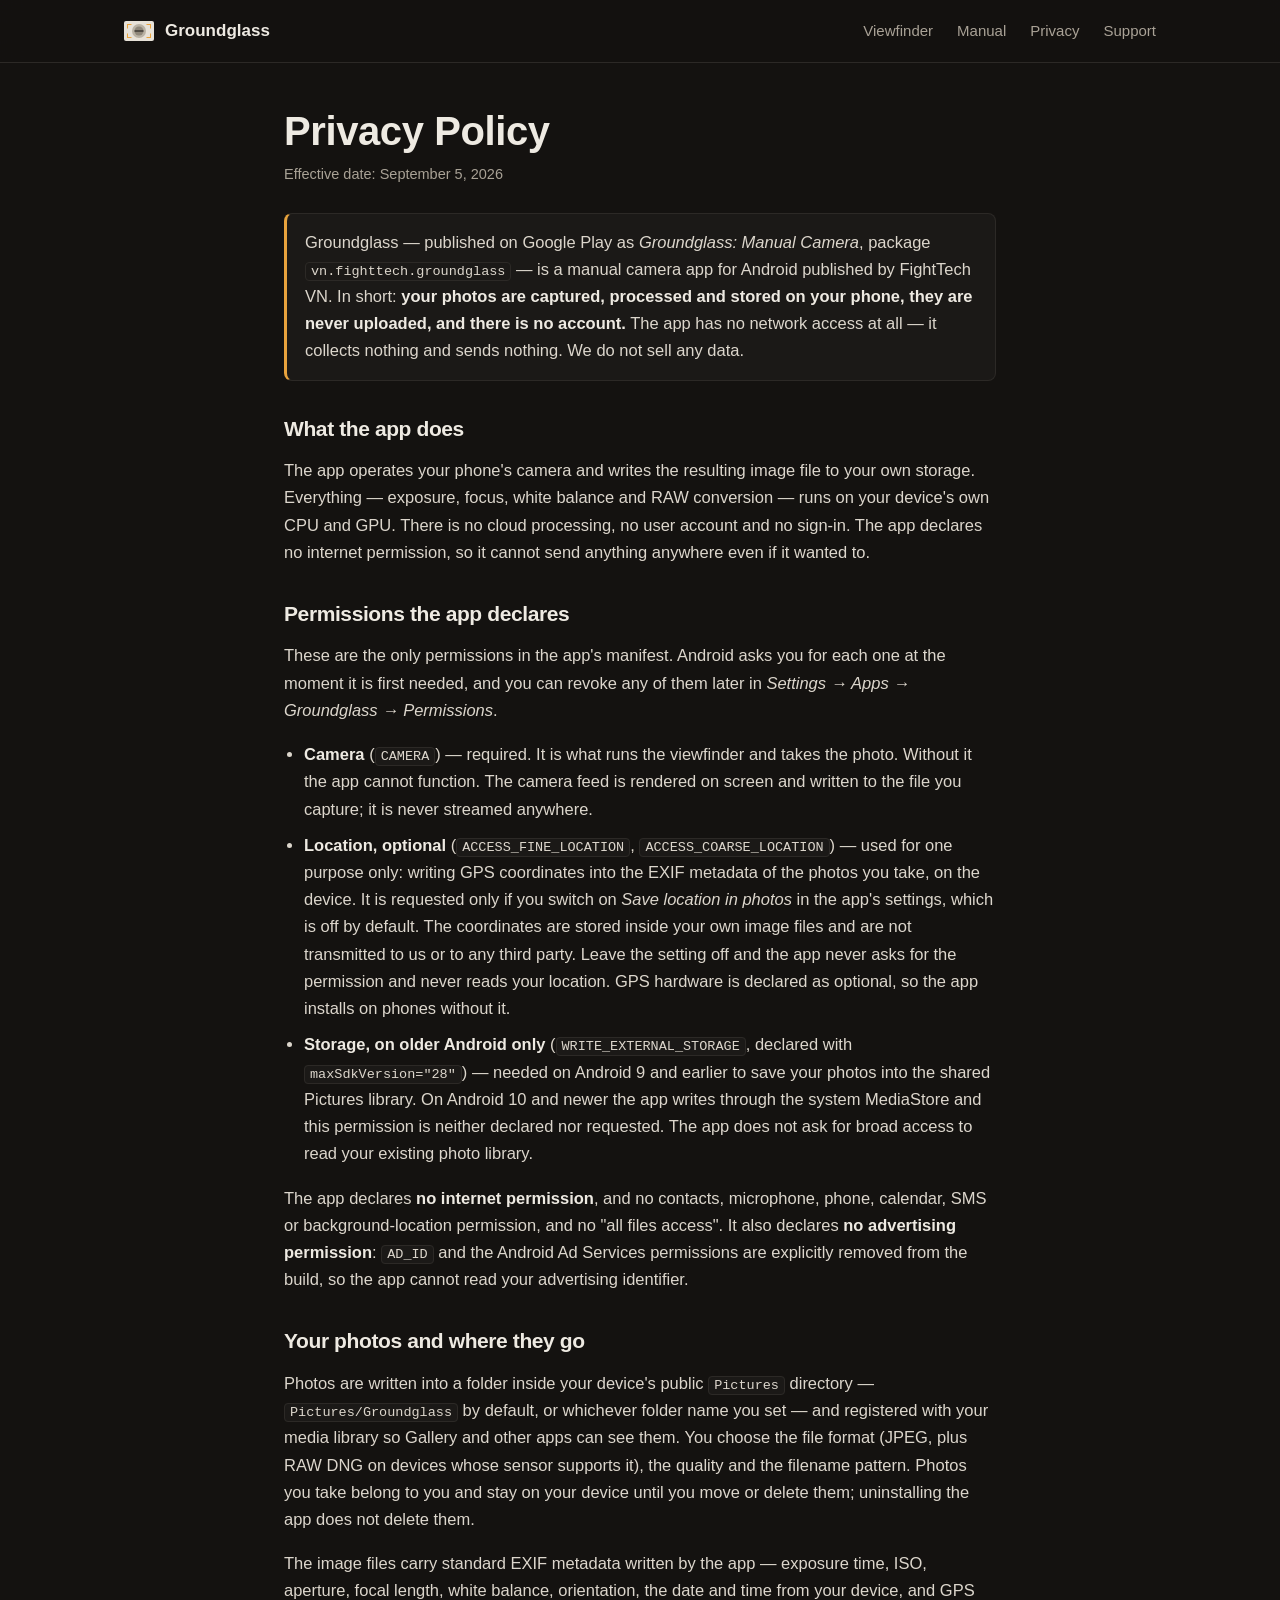
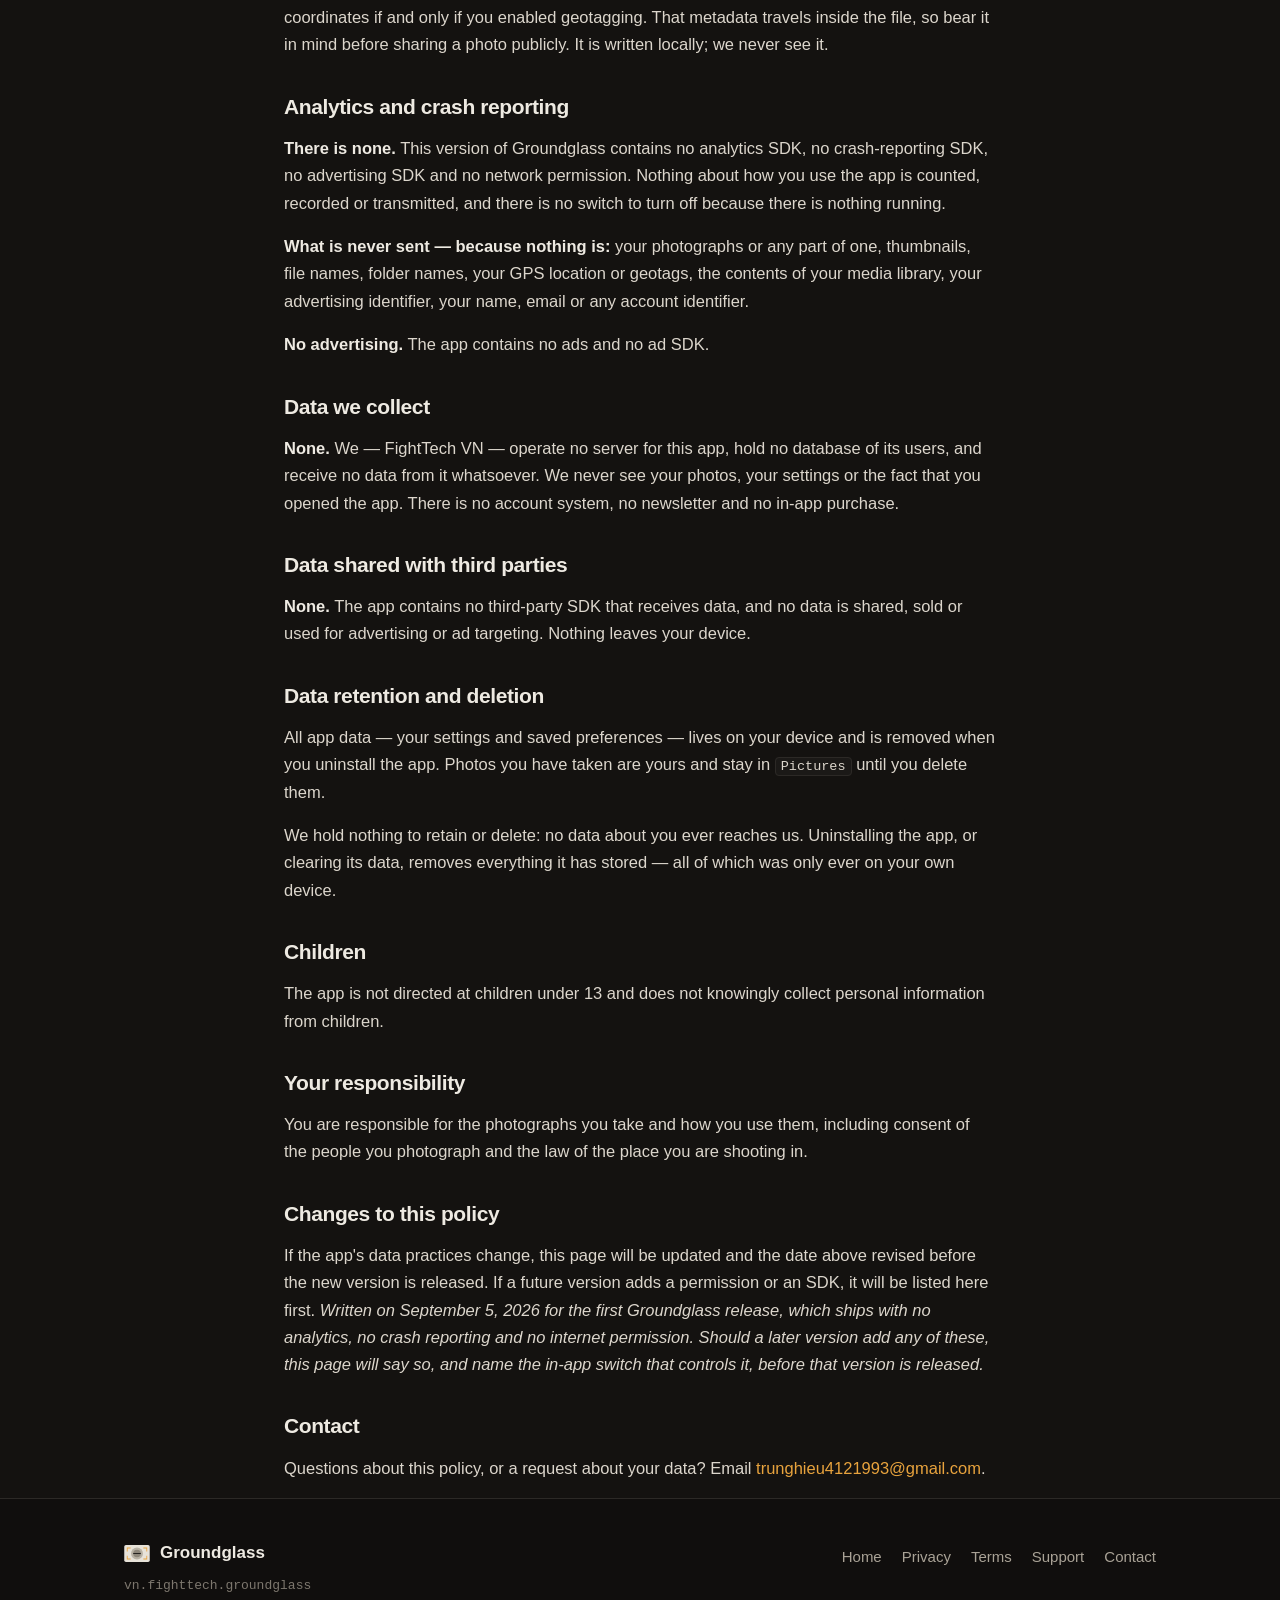
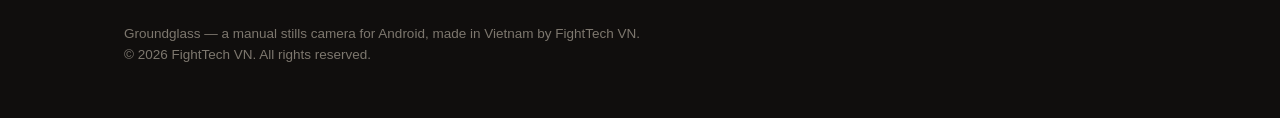
==== privacy.html @ 5270815b "Groundglass site: landing page, privacy policy, terms and support Groundglass moves off the FilCam s" ====
<!DOCTYPE html>
<html lang="en">
<head>
<meta charset="UTF-8">
<meta name="viewport" content="width=device-width, initial-scale=1.0, viewport-fit=cover">
<title>Privacy Policy — Groundglass for Android</title>
<meta name="description" content="Privacy Policy for Groundglass (vn.fighttech.groundglass): what the camera, location and storage permissions are used for, why geotagging stays on your device, and why the app has no internet permission and sends nothing anywhere.">
<link rel="canonical" href="https://trunghieuvn.github.io/groundglass/privacy.html">
<meta name="robots" content="index, follow">
<meta name="theme-color" content="#141210">
<link rel="icon" href="assets/favicon.svg" type="image/svg+xml">
<link rel="apple-touch-icon" href="assets/icon.png">
<meta property="og:type" content="website">
<meta property="og:site_name" content="Groundglass">
<meta property="og:title" content="Privacy Policy — Groundglass for Android">
<meta property="og:description" content="Privacy Policy for Groundglass (vn.fighttech.groundglass): what the camera, location and storage permissions are used for, why geotagging stays on your device, and why the app has no internet permission and sends nothing anywhere.">
<meta property="og:url" content="https://trunghieuvn.github.io/groundglass/privacy.html">
<meta property="og:image" content="https://trunghieuvn.github.io/groundglass/assets/icon.png">
<meta name="twitter:card" content="summary">
<meta name="twitter:title" content="Privacy Policy — Groundglass for Android">
<meta name="twitter:description" content="Privacy Policy for Groundglass (vn.fighttech.groundglass): what the camera, location and storage permissions are used for, why geotagging stays on your device, and why the app has no internet permission and sends nothing anywhere.">
<meta name="twitter:image" content="https://trunghieuvn.github.io/groundglass/assets/icon.png">
<link rel="stylesheet" href="css/style.css">
</head>
<body>

<nav>
  <div class="wrap">
    <a class="brand" href="./">
      <svg viewBox="0 0 60 40" width="30" height="20" aria-hidden="true">
        <rect x="0" y="0" width="60" height="40" rx="4" fill="#E7E2D8"/>
        <circle cx="30" cy="20" r="14" fill="#B9B2A4"/>
        <circle cx="30" cy="20" r="9" fill="#8E877A"/>
        <rect x="21" y="19" width="18" height="2" fill="#141210"/>
        <path d="M6,6 h9 v2 h-7 v7 h-2 z M54,6 h-9 v2 h7 v7 h2 z M6,34 h9 v-2 h-7 v-7 h-2 z M54,34 h-9 v-2 h7 v-7 h2 z" fill="#E8A33D"/>
      </svg>
      Groundglass
    </a>
    <div class="links">
      <a href="index.html#finder" class="hide-sm">Viewfinder</a>
      <a href="index.html#manual" class="hide-sm">Manual</a>
      <a href="privacy.html">Privacy</a>
      <a href="support.html">Support</a>
    </div>
  </div>
</nav>

<main>
<div class="wrap doc">

  <h1>Privacy Policy</h1>
  <p class="upd">Effective date: September 5, 2026</p>

  <p class="callout">Groundglass — published on Google Play as <em>Groundglass: Manual Camera</em>, package <code>vn.fighttech.groundglass</code> — is a manual camera app for Android published by FightTech VN. In short: <strong>your photos are captured, processed and stored on your phone, they are never uploaded, and there is no account.</strong> The app has no network access at all — it collects nothing and sends nothing. We do not sell any data.</p>

  <h2>What the app does</h2>
  <p>The app operates your phone's camera and writes the resulting image file to your own storage. Everything — exposure, focus, white balance and RAW conversion — runs on your device's own CPU and GPU. There is no cloud processing, no user account and no sign-in. The app declares no internet permission, so it cannot send anything anywhere even if it wanted to.</p>

  <h2>Permissions the app declares</h2>
  <p>These are the only permissions in the app's manifest. Android asks you for each one at the moment it is first needed, and you can revoke any of them later in <em>Settings → Apps → Groundglass → Permissions</em>.</p>
  <ul>
    <li><strong>Camera</strong> (<code>CAMERA</code>) — required. It is what runs the viewfinder and takes the photo. Without it the app cannot function. The camera feed is rendered on screen and written to the file you capture; it is never streamed anywhere.</li>
    <li><strong>Location, optional</strong> (<code>ACCESS_FINE_LOCATION</code>, <code>ACCESS_COARSE_LOCATION</code>) — used for one purpose only: writing GPS coordinates into the EXIF metadata of the photos you take, on the device. It is requested only if you switch on <em>Save location in photos</em> in the app's settings, which is off by default. The coordinates are stored inside your own image files and are not transmitted to us or to any third party. Leave the setting off and the app never asks for the permission and never reads your location. GPS hardware is declared as optional, so the app installs on phones without it.</li>
    <li><strong>Storage, on older Android only</strong> (<code>WRITE_EXTERNAL_STORAGE</code>, declared with <code>maxSdkVersion="28"</code>) — needed on Android 9 and earlier to save your photos into the shared Pictures library. On Android 10 and newer the app writes through the system MediaStore and this permission is neither declared nor requested. The app does not ask for broad access to read your existing photo library.</li>
  </ul>
  <p>The app declares <strong>no internet permission</strong>, and no contacts, microphone, phone, calendar, SMS or background-location permission, and no "all files access". It also declares <strong>no advertising permission</strong>: <code>AD_ID</code> and the Android Ad Services permissions are explicitly removed from the build, so the app cannot read your advertising identifier.</p>

  <h2>Your photos and where they go</h2>
  <p>Photos are written into a folder inside your device's public <code>Pictures</code> directory — <code>Pictures/Groundglass</code> by default, or whichever folder name you set — and registered with your media library so Gallery and other apps can see them. You choose the file format (JPEG, plus RAW DNG on devices whose sensor supports it), the quality and the filename pattern. Photos you take belong to you and stay on your device until you move or delete them; uninstalling the app does not delete them.</p>
  <p>The image files carry standard EXIF metadata written by the app — exposure time, ISO, aperture, focal length, white balance, orientation, the date and time from your device, and GPS coordinates if and only if you enabled geotagging. That metadata travels inside the file, so bear it in mind before sharing a photo publicly. It is written locally; we never see it.</p>

  <h2>Analytics and crash reporting</h2>
  <p><strong>There is none.</strong> This version of Groundglass contains no analytics SDK, no crash-reporting SDK, no advertising SDK and no network permission. Nothing about how you use the app is counted, recorded or transmitted, and there is no switch to turn off because there is nothing running.</p>
  <p><strong>What is never sent — because nothing is:</strong> your photographs or any part of one, thumbnails, file names, folder names, your GPS location or geotags, the contents of your media library, your advertising identifier, your name, email or any account identifier.</p>
  <p><strong>No advertising.</strong> The app contains no ads and no ad SDK.</p>

  <h2>Data we collect</h2>
  <p><strong>None.</strong> We — FightTech VN — operate no server for this app, hold no database of its users, and receive no data from it whatsoever. We never see your photos, your settings or the fact that you opened the app. There is no account system, no newsletter and no in-app purchase.</p>

  <h2>Data shared with third parties</h2>
  <p><strong>None.</strong> The app contains no third-party SDK that receives data, and no data is shared, sold or used for advertising or ad targeting. Nothing leaves your device.</p>

  <h2>Data retention and deletion</h2>
  <p>All app data — your settings and saved preferences — lives on your device and is removed when you uninstall the app. Photos you have taken are yours and stay in <code>Pictures</code> until you delete them.</p>
  <p>We hold nothing to retain or delete: no data about you ever reaches us. Uninstalling the app, or clearing its data, removes everything it has stored — all of which was only ever on your own device.</p>

  <h2>Children</h2>
  <p>The app is not directed at children under 13 and does not knowingly collect personal information from children.</p>

  <h2>Your responsibility</h2>
  <p>You are responsible for the photographs you take and how you use them, including consent of the people you photograph and the law of the place you are shooting in.</p>

  <h2>Changes to this policy</h2>
  <p>If the app's data practices change, this page will be updated and the date above revised before the new version is released. If a future version adds a permission or an SDK, it will be listed here first. <em>Written on September 5, 2026 for the first Groundglass release, which ships with no analytics, no crash reporting and no internet permission. Should a later version add any of these, this page will say so, and name the in-app switch that controls it, before that version is released.</em></p>

  <h2>Contact</h2>
  <p>Questions about this policy, or a request about your data? Email <a href="mailto:trunghieu4121993@gmail.com">trunghieu4121993@gmail.com</a>.</p>
</div>
</main>

<footer>
  <div class="wrap">
    <div class="cols">
      <div>
        <div class="brand" style="gap:10px">
          <svg viewBox="0 0 60 40" width="26" height="17" aria-hidden="true">
        <rect x="0" y="0" width="60" height="40" rx="4" fill="#E7E2D8"/>
        <circle cx="30" cy="20" r="14" fill="#B9B2A4"/>
        <circle cx="30" cy="20" r="9" fill="#8E877A"/>
        <rect x="21" y="19" width="18" height="2" fill="#141210"/>
        <path d="M6,6 h9 v2 h-7 v7 h-2 z M54,6 h-9 v2 h7 v7 h2 z M6,34 h9 v-2 h-7 v-7 h-2 z M54,34 h-9 v-2 h7 v-7 h2 z" fill="#E8A33D"/>
      </svg>
          Groundglass
        </div>
        <div class="pkg" style="margin-top:8px">vn.fighttech.groundglass</div>
      </div>
      <div class="links">
        <a href="./">Home</a>
        <a href="privacy.html">Privacy</a>
        <a href="terms.html">Terms</a>
        <a href="support.html">Support</a>
        <a href="mailto:trunghieu4121993@gmail.com">Contact</a>
      </div>
    </div>
    <p class="fine">Groundglass — a manual stills camera for Android, made in Vietnam by FightTech VN.<br>
    &copy; 2026 FightTech VN. All rights reserved.</p>
  </div>
</footer>

<script src="js/main.js"></script>
</body>
</html>
---- css/style.css ----
/* Groundglass — trunghieuvn.github.io/groundglass
   Its own sheet on purpose. Groundglass ships under a different developer
   account from the FilCam pages at /filmode-camera/, and the two listings must
   not read as re-skins of each other (docs/DSLR_MARKET_RESEARCH.md 6.3), so
   nothing here is copied from that site: the palette is the app's own —
   ink, frosted paper and the amber of the bright-line frame. */

:root {
  color-scheme: dark;
  --ink:    #141210;
  --ink-2:  #100e0d;
  --panel:  #1b1917;
  --panel-2:#221f1c;
  --paper:  #EEEAE2;
  --body:   #DCD6CC;
  --muted:  #A9A296;
  --amber:  #E8A33D;
  --amber-d:#c0821f;
  --rule:   #2c2926;
  --mono: ui-monospace, SFMono-Regular, "SF Mono", Menlo, Consolas, monospace;
  --sans: -apple-system, BlinkMacSystemFont, "Segoe UI", Roboto, Helvetica, Arial, sans-serif;
  --wrap: 1080px;
}

* { box-sizing: border-box; }
html { scroll-behavior: smooth; }
body {
  margin: 0;
  background: var(--ink);
  color: var(--body);
  font: 17px/1.65 var(--sans);
  -webkit-font-smoothing: antialiased;
  text-rendering: optimizeLegibility;
}
img { max-width: 100%; display: block; }
a { color: var(--amber); text-decoration: none; }
a:hover { color: #f3b45a; }
.wrap { max-width: var(--wrap); margin: 0 auto; padding: 0 24px; }
.center { text-align: center; }

/* ---------- type ---------- */
h1, h2, h3 { color: var(--paper); letter-spacing: -.4px; line-height: 1.14; margin: 0; }
h1 { font-size: clamp(38px, 6.2vw, 62px); }
h2 { font-size: clamp(27px, 3.6vw, 38px); }
h3 { font-size: 18px; letter-spacing: -.1px; }
.accent { color: var(--amber); }
.lede { font-size: clamp(17px, 2vw, 20px); color: var(--muted); max-width: 62ch; }
.eyebrow {
  font: 600 12px/1 var(--mono); letter-spacing: 2.4px; text-transform: uppercase;
  color: var(--amber); margin: 0 0 18px;
}
code, .mono { font-family: var(--mono); font-size: .88em; }

/* ---------- nav ---------- */
nav {
  position: sticky; top: 0; z-index: 40;
  background: rgba(20,18,16,.88);
  backdrop-filter: saturate(150%) blur(12px);
  border-bottom: 1px solid var(--rule);
}
nav .wrap { display: flex; align-items: center; gap: 26px; height: 62px; }
.brand { display: flex; align-items: center; gap: 11px; color: var(--paper); font-weight: 600; }
.brand svg { display: block; flex: none; }
nav .links { margin-left: auto; display: flex; align-items: center; gap: 24px; }
nav .links a { color: var(--muted); font-size: 15px; }
nav .links a:hover { color: var(--paper); }
@media (max-width: 720px) { nav .links a.hide-sm { display: none; } }

/* ---------- buttons ---------- */
.btn {
  display: inline-flex; align-items: center; gap: 9px;
  padding: 13px 22px; border-radius: 9px; font-weight: 600; font-size: 15.5px;
  border: 1px solid transparent; white-space: nowrap;
}
.btn-primary { background: var(--amber); color: #171410; }
.btn-primary:hover { background: #f3b45a; color: #171410; }
.btn-ghost { border-color: var(--rule); color: var(--paper); background: var(--panel); }
.btn-ghost:hover { border-color: #4a453f; color: var(--paper); }
.btn-row { display: flex; flex-wrap: wrap; gap: 12px; align-items: center; }

/* ---------- hero ---------- */
.hero { position: relative; overflow: hidden; border-bottom: 1px solid var(--rule); }
.hero::before {
  content: ""; position: absolute; inset: -30% 40% 20% -25%;
  background: radial-gradient(closest-side, rgba(232,163,61,.16), transparent 72%);
  pointer-events: none;
}
.hero .wrap {
  position: relative; display: grid; grid-template-columns: 1.05fr .95fr;
  gap: 54px; align-items: center; padding-top: 60px; padding-bottom: 62px;
}
.hero p.lede { margin: 20px 0 30px; }
.hero .btn-row { margin-bottom: 22px; }
.hero .fineprint { color: var(--muted); font-size: 14.5px; margin: 0; }
.shot-hero {
  border: 1px solid var(--rule); border-radius: 22px; overflow: hidden;
  box-shadow: 0 34px 70px rgba(0,0,0,.55); background: var(--panel);
  max-width: 264px; margin: 0 auto;   /* a 720x1600 phone shot is 587px tall here;
                                         wider and the hero grows past one screen */
}
@media (max-width: 860px) {
  .hero .wrap { grid-template-columns: 1fr; gap: 40px; padding-top: 54px; padding-bottom: 58px; }
  .shot-hero { max-width: 260px; }
}

/* ---------- sections ---------- */
section { padding: 86px 0; }
.bordered { border-bottom: 1px solid var(--rule); }
.section-head { max-width: 66ch; margin-bottom: 44px; }
.section-head p { margin: 14px 0 0; }
@media (max-width: 720px) { section { padding: 60px 0; } }

/* ---------- screenshot rail ---------- */
.rail { display: grid; grid-template-columns: repeat(4, 1fr); gap: 20px; }
.rail figure { margin: 0; }
.rail img {
  border: 1px solid var(--rule); border-radius: 16px; cursor: zoom-in;
  background: var(--panel); transition: transform .25s ease, border-color .25s ease;
}
.rail img:hover { transform: translateY(-4px); border-color: #4a453f; }
.rail figcaption { color: var(--muted); font-size: 14px; margin-top: 12px; }
@media (max-width: 860px) { .rail { grid-template-columns: repeat(2, 1fr); } }

/* ---------- feature grid ---------- */
.grid { display: grid; grid-template-columns: repeat(3, 1fr); gap: 18px; }
.card {
  background: var(--panel); border: 1px solid var(--rule); border-radius: 14px;
  padding: 24px 22px 26px;
}
.card h3 { margin-bottom: 9px; }
.card p { margin: 0; font-size: 15.5px; color: var(--muted); }
.card ul { margin: 10px 0 0; padding-left: 18px; font-size: 15.5px; color: var(--muted); }
.card li { margin: 5px 0; }
.card .num { font: 600 12px/1 var(--mono); color: var(--amber); letter-spacing: 1.6px; }
@media (max-width: 900px) { .grid { grid-template-columns: repeat(2, 1fr); } }
@media (max-width: 620px) { .grid { grid-template-columns: 1fr; } }

/* ---------- spec table ---------- */
.spec { width: 100%; border-collapse: collapse; font-size: 15.5px; }
.spec th, .spec td { text-align: left; padding: 13px 14px; border-bottom: 1px solid var(--rule); vertical-align: top; }
.spec th { color: var(--paper); font-weight: 600; width: 34%; }
.spec td { color: var(--muted); }
.spec tr:last-child th, .spec tr:last-child td { border-bottom: 0; }
.spec-wrap { border: 1px solid var(--rule); border-radius: 14px; overflow: hidden; background: var(--panel); }

/* ---------- privacy band ---------- */
.band { background: var(--panel-2); border-top: 1px solid var(--rule); border-bottom: 1px solid var(--rule); }
.band .cols { display: grid; grid-template-columns: repeat(3, 1fr); gap: 18px; margin-top: 34px; }
.band .cols div { border-left: 2px solid var(--amber); padding-left: 16px; }
.band .cols strong { display: block; color: var(--paper); margin-bottom: 4px; }
.band .cols p { margin: 0; font-size: 15.5px; color: var(--muted); }
@media (max-width: 720px) { .band .cols { grid-template-columns: 1fr; } }

/* ---------- faq ---------- */
.faq { max-width: 780px; }
.faq details { border-bottom: 1px solid var(--rule); padding: 6px 0; }
.faq summary {
  cursor: pointer; list-style: none; padding: 16px 32px 16px 0; position: relative;
  color: var(--paper); font-weight: 600; font-size: 17px;
}
.faq summary::-webkit-details-marker { display: none; }
.faq summary::after {
  content: "+"; position: absolute; right: 4px; top: 50%; transform: translateY(-50%);
  color: var(--amber); font-weight: 400; font-size: 21px;
}
.faq details[open] summary::after { content: "\2013"; }
.faq p { margin: 0 0 18px; color: var(--muted); font-size: 15.5px; }

/* ---------- cta ---------- */
.cta { text-align: center; }
.cta .lede { margin: 16px auto 28px; }
.cta .btn-row { justify-content: center; }

/* ---------- footer ---------- */
footer { border-top: 1px solid var(--rule); background: var(--ink-2); padding: 40px 0 52px; }
footer .cols { display: flex; flex-wrap: wrap; gap: 26px 40px; align-items: baseline; }
footer .links { display: flex; flex-wrap: wrap; gap: 20px; margin-left: auto; }
footer a { color: var(--muted); font-size: 15px; }
footer a:hover { color: var(--paper); }
footer .fine { color: #7d776e; font-size: 13.5px; margin: 26px 0 0; line-height: 1.6; }
footer .pkg { color: #7d776e; font-family: var(--mono); font-size: 13px; }

/* ---------- legal pages ---------- */
.doc { max-width: 760px; padding-top: 46px; }
.doc h1 { font-size: clamp(30px, 4.4vw, 40px); }
.doc h2 { font-size: 21px; margin: 36px 0 10px; }
.doc .upd { color: var(--muted); font-size: 14.5px; margin: 8px 0 26px; }
.doc p, .doc li { font-size: 16.5px; }
.doc strong { color: var(--paper); }
.doc ul { padding-left: 20px; }
.doc li { margin: 9px 0; }
.doc code {
  background: var(--panel); border: 1px solid var(--rule);
  border-radius: 4px; padding: 1px 5px; font-size: 13.5px;
}
.doc .callout {
  background: var(--panel); border: 1px solid var(--rule);
  border-left: 3px solid var(--amber); border-radius: 8px; padding: 15px 18px;
}

/* ---------- reveal + lightbox ---------- */
.reveal { opacity: 0; transform: translateY(16px); transition: opacity .6s ease, transform .6s ease; }
.reveal.in { opacity: 1; transform: none; }
@media (prefers-reduced-motion: reduce) {
  html { scroll-behavior: auto; }
  .reveal { opacity: 1; transform: none; transition: none; }
}
#lightbox {
  position: fixed; inset: 0; z-index: 90; display: none;
  background: rgba(10,9,8,.94); align-items: center; justify-content: center; padding: 30px;
  cursor: zoom-out;
}
#lightbox.open { display: flex; }
#lightbox img { max-height: 92vh; width: auto; border-radius: 14px; border: 1px solid var(--rule); }
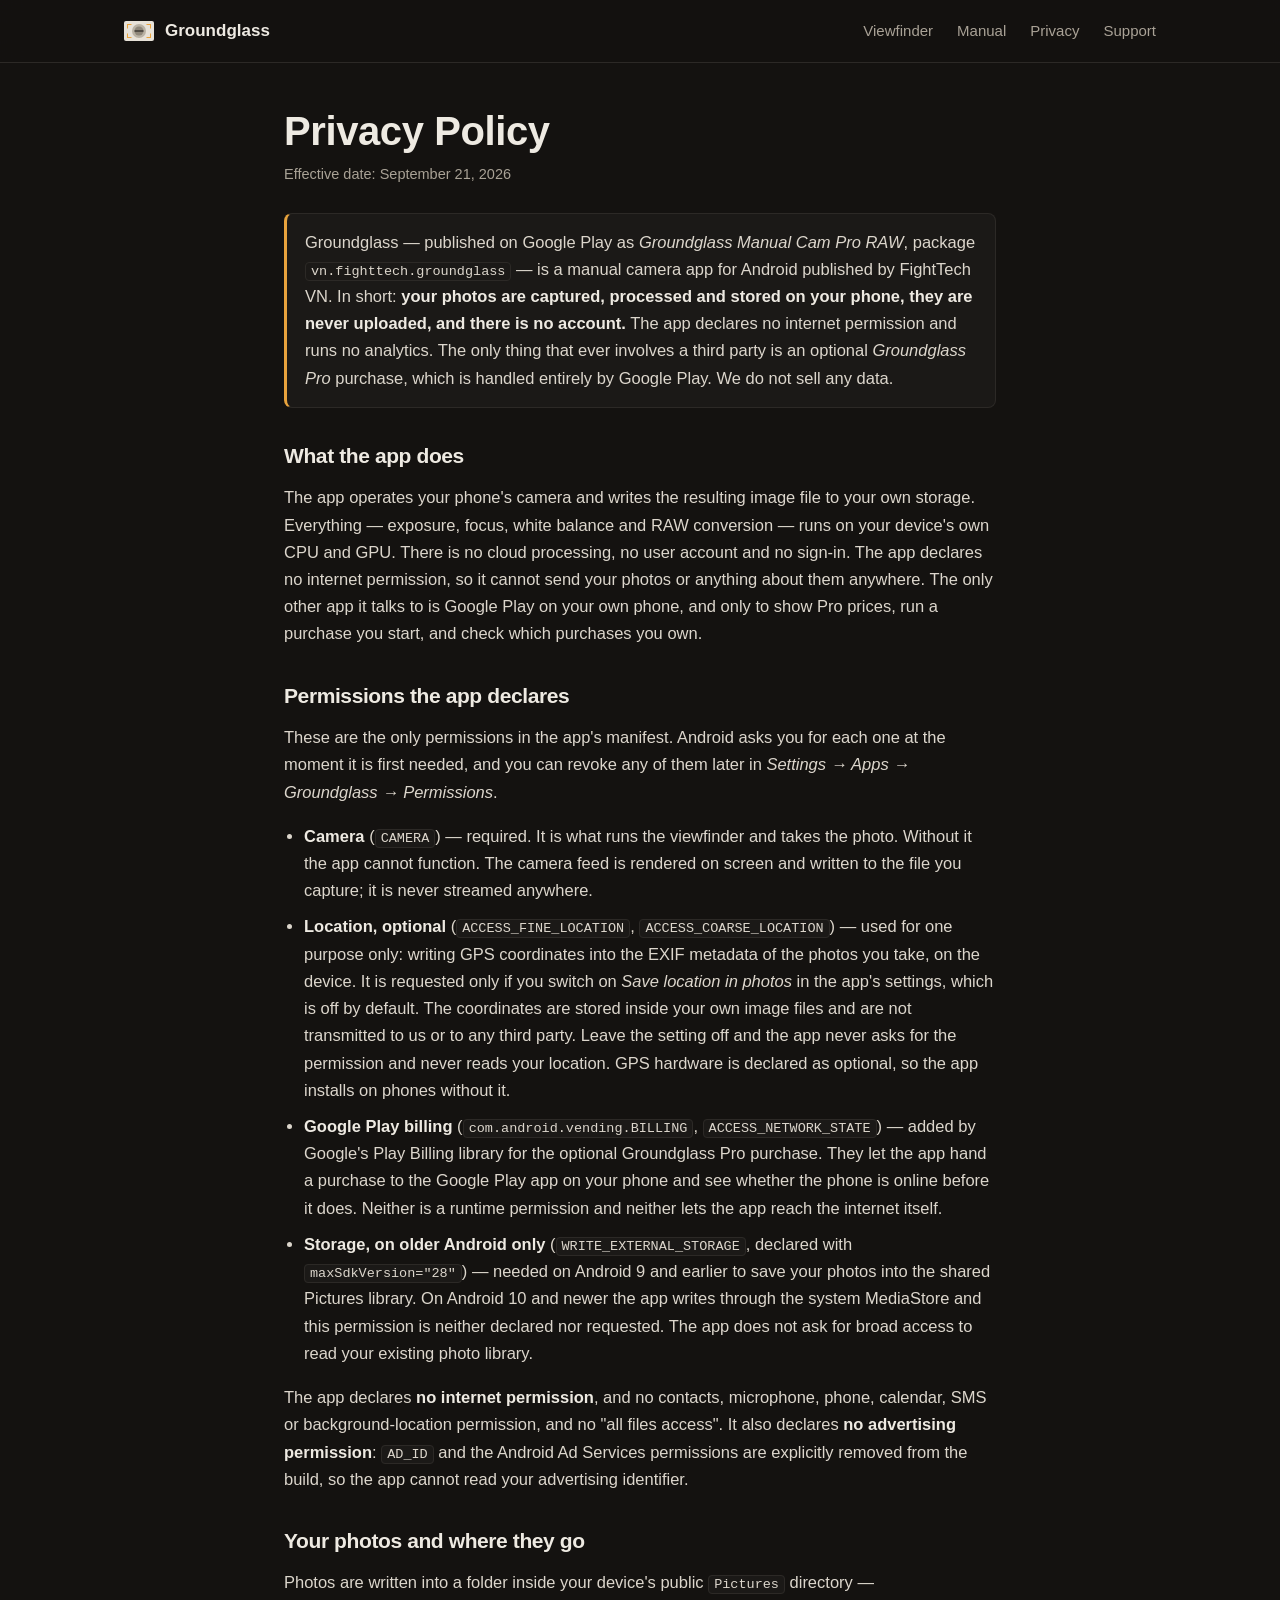
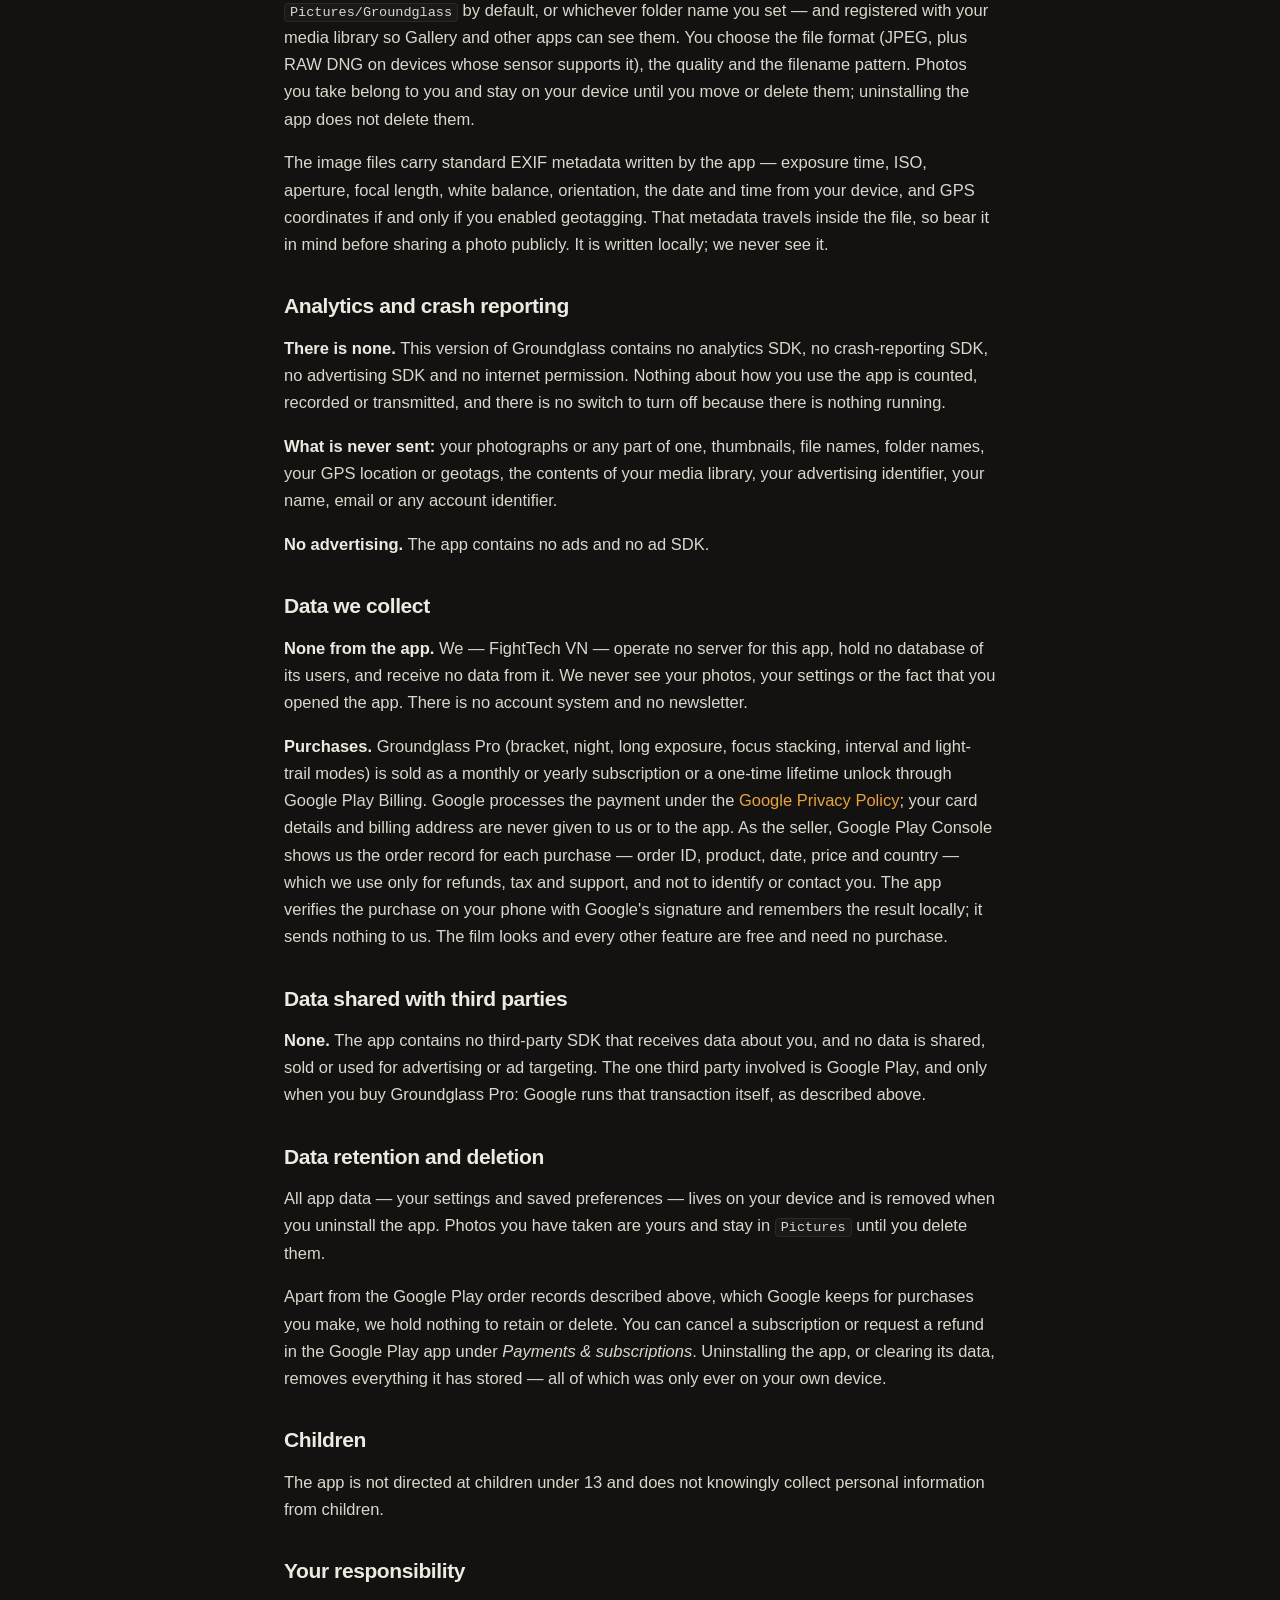
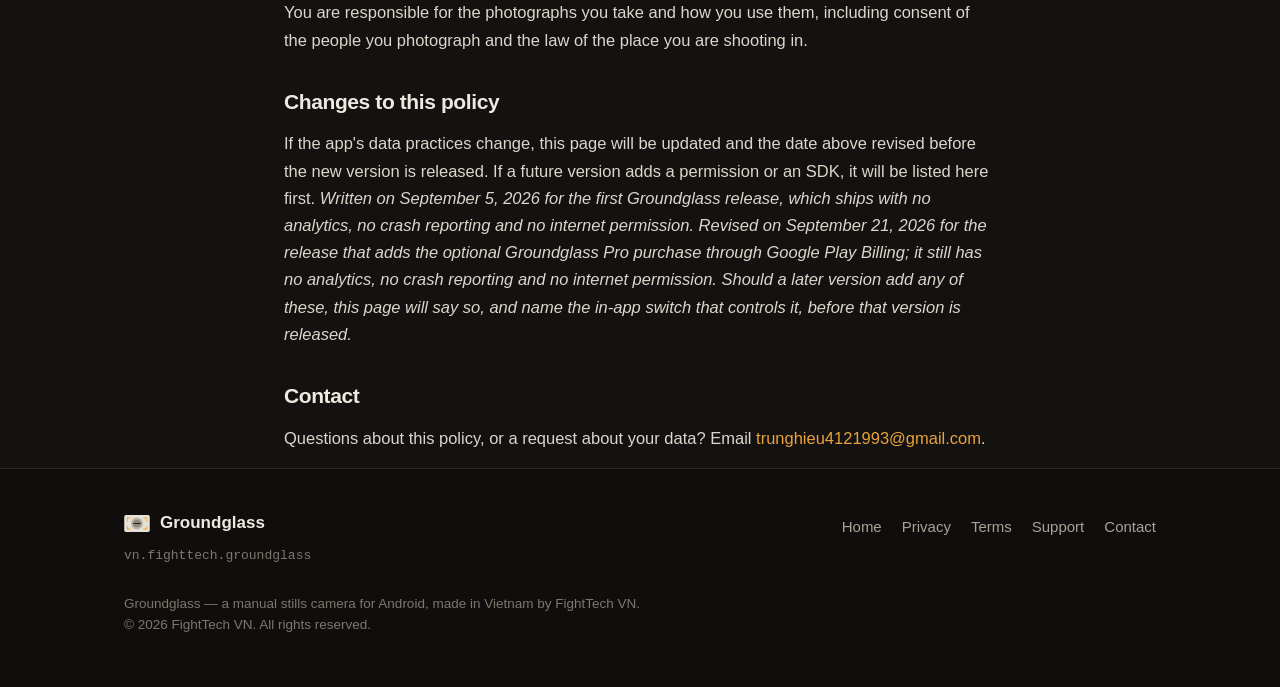
==== commit 5933c15f: "Cover the optional Groundglass Pro purchase in privacy, terms and site" ====
--- a/privacy.html
+++ b/privacy.html
@@ -20,7 +20,7 @@
 <meta name="twitter:title" content="Privacy Policy — Groundglass for Android">
 <meta name="twitter:description" content="Privacy Policy for Groundglass (vn.fighttech.groundglass): what the camera, location and storage permissions are used for, why geotagging stays on your device, and why the app has no internet permission and sends nothing anywhere.">
 <meta name="twitter:image" content="https://trunghieuvn.github.io/groundglass/assets/icon.png">
-<link rel="stylesheet" href="css/style.css">
+<link rel="stylesheet" href="css/style.css?v=20260907">
 </head>
 <body>
 
@@ -49,18 +49,19 @@
 <div class="wrap doc">
 
   <h1>Privacy Policy</h1>
-  <p class="upd">Effective date: September 5, 2026</p>
+  <p class="upd">Effective date: September 21, 2026</p>
 
-  <p class="callout">Groundglass — published on Google Play as <em>Groundglass: Manual Camera</em>, package <code>vn.fighttech.groundglass</code> — is a manual camera app for Android published by FightTech VN. In short: <strong>your photos are captured, processed and stored on your phone, they are never uploaded, and there is no account.</strong> The app has no network access at all — it collects nothing and sends nothing. We do not sell any data.</p>
+  <p class="callout">Groundglass — published on Google Play as <em>Groundglass Manual Cam Pro RAW</em>, package <code>vn.fighttech.groundglass</code> — is a manual camera app for Android published by FightTech VN. In short: <strong>your photos are captured, processed and stored on your phone, they are never uploaded, and there is no account.</strong> The app declares no internet permission and runs no analytics. The only thing that ever involves a third party is an optional <em>Groundglass Pro</em> purchase, which is handled entirely by Google Play. We do not sell any data.</p>
 
   <h2>What the app does</h2>
-  <p>The app operates your phone's camera and writes the resulting image file to your own storage. Everything — exposure, focus, white balance and RAW conversion — runs on your device's own CPU and GPU. There is no cloud processing, no user account and no sign-in. The app declares no internet permission, so it cannot send anything anywhere even if it wanted to.</p>
+  <p>The app operates your phone's camera and writes the resulting image file to your own storage. Everything — exposure, focus, white balance and RAW conversion — runs on your device's own CPU and GPU. There is no cloud processing, no user account and no sign-in. The app declares no internet permission, so it cannot send your photos or anything about them anywhere. The only other app it talks to is Google Play on your own phone, and only to show Pro prices, run a purchase you start, and check which purchases you own.</p>
 
   <h2>Permissions the app declares</h2>
   <p>These are the only permissions in the app's manifest. Android asks you for each one at the moment it is first needed, and you can revoke any of them later in <em>Settings → Apps → Groundglass → Permissions</em>.</p>
   <ul>
     <li><strong>Camera</strong> (<code>CAMERA</code>) — required. It is what runs the viewfinder and takes the photo. Without it the app cannot function. The camera feed is rendered on screen and written to the file you capture; it is never streamed anywhere.</li>
     <li><strong>Location, optional</strong> (<code>ACCESS_FINE_LOCATION</code>, <code>ACCESS_COARSE_LOCATION</code>) — used for one purpose only: writing GPS coordinates into the EXIF metadata of the photos you take, on the device. It is requested only if you switch on <em>Save location in photos</em> in the app's settings, which is off by default. The coordinates are stored inside your own image files and are not transmitted to us or to any third party. Leave the setting off and the app never asks for the permission and never reads your location. GPS hardware is declared as optional, so the app installs on phones without it.</li>
+    <li><strong>Google Play billing</strong> (<code>com.android.vending.BILLING</code>, <code>ACCESS_NETWORK_STATE</code>) — added by Google's Play Billing library for the optional Groundglass Pro purchase. They let the app hand a purchase to the Google Play app on your phone and see whether the phone is online before it does. Neither is a runtime permission and neither lets the app reach the internet itself.</li>
     <li><strong>Storage, on older Android only</strong> (<code>WRITE_EXTERNAL_STORAGE</code>, declared with <code>maxSdkVersion="28"</code>) — needed on Android 9 and earlier to save your photos into the shared Pictures library. On Android 10 and newer the app writes through the system MediaStore and this permission is neither declared nor requested. The app does not ask for broad access to read your existing photo library.</li>
   </ul>
   <p>The app declares <strong>no internet permission</strong>, and no contacts, microphone, phone, calendar, SMS or background-location permission, and no "all files access". It also declares <strong>no advertising permission</strong>: <code>AD_ID</code> and the Android Ad Services permissions are explicitly removed from the build, so the app cannot read your advertising identifier.</p>
@@ -70,19 +71,20 @@
   <p>The image files carry standard EXIF metadata written by the app — exposure time, ISO, aperture, focal length, white balance, orientation, the date and time from your device, and GPS coordinates if and only if you enabled geotagging. That metadata travels inside the file, so bear it in mind before sharing a photo publicly. It is written locally; we never see it.</p>
 
   <h2>Analytics and crash reporting</h2>
-  <p><strong>There is none.</strong> This version of Groundglass contains no analytics SDK, no crash-reporting SDK, no advertising SDK and no network permission. Nothing about how you use the app is counted, recorded or transmitted, and there is no switch to turn off because there is nothing running.</p>
-  <p><strong>What is never sent — because nothing is:</strong> your photographs or any part of one, thumbnails, file names, folder names, your GPS location or geotags, the contents of your media library, your advertising identifier, your name, email or any account identifier.</p>
+  <p><strong>There is none.</strong> This version of Groundglass contains no analytics SDK, no crash-reporting SDK, no advertising SDK and no internet permission. Nothing about how you use the app is counted, recorded or transmitted, and there is no switch to turn off because there is nothing running.</p>
+  <p><strong>What is never sent:</strong> your photographs or any part of one, thumbnails, file names, folder names, your GPS location or geotags, the contents of your media library, your advertising identifier, your name, email or any account identifier.</p>
   <p><strong>No advertising.</strong> The app contains no ads and no ad SDK.</p>
 
   <h2>Data we collect</h2>
-  <p><strong>None.</strong> We — FightTech VN — operate no server for this app, hold no database of its users, and receive no data from it whatsoever. We never see your photos, your settings or the fact that you opened the app. There is no account system, no newsletter and no in-app purchase.</p>
+  <p><strong>None from the app.</strong> We — FightTech VN — operate no server for this app, hold no database of its users, and receive no data from it. We never see your photos, your settings or the fact that you opened the app. There is no account system and no newsletter.</p>
+  <p><strong>Purchases.</strong> Groundglass Pro (bracket, night, long exposure, focus stacking, interval and light-trail modes) is sold as a monthly or yearly subscription or a one-time lifetime unlock through Google Play Billing. Google processes the payment under the <a href="https://policies.google.com/privacy">Google Privacy Policy</a>; your card details and billing address are never given to us or to the app. As the seller, Google Play Console shows us the order record for each purchase — order ID, product, date, price and country — which we use only for refunds, tax and support, and not to identify or contact you. The app verifies the purchase on your phone with Google's signature and remembers the result locally; it sends nothing to us. The film looks and every other feature are free and need no purchase.</p>
 
   <h2>Data shared with third parties</h2>
-  <p><strong>None.</strong> The app contains no third-party SDK that receives data, and no data is shared, sold or used for advertising or ad targeting. Nothing leaves your device.</p>
+  <p><strong>None.</strong> The app contains no third-party SDK that receives data about you, and no data is shared, sold or used for advertising or ad targeting. The one third party involved is Google Play, and only when you buy Groundglass Pro: Google runs that transaction itself, as described above.</p>
 
   <h2>Data retention and deletion</h2>
   <p>All app data — your settings and saved preferences — lives on your device and is removed when you uninstall the app. Photos you have taken are yours and stay in <code>Pictures</code> until you delete them.</p>
-  <p>We hold nothing to retain or delete: no data about you ever reaches us. Uninstalling the app, or clearing its data, removes everything it has stored — all of which was only ever on your own device.</p>
+  <p>Apart from the Google Play order records described above, which Google keeps for purchases you make, we hold nothing to retain or delete. You can cancel a subscription or request a refund in the Google Play app under <em>Payments &amp; subscriptions</em>. Uninstalling the app, or clearing its data, removes everything it has stored — all of which was only ever on your own device.</p>
 
   <h2>Children</h2>
   <p>The app is not directed at children under 13 and does not knowingly collect personal information from children.</p>
@@ -91,7 +93,7 @@
   <p>You are responsible for the photographs you take and how you use them, including consent of the people you photograph and the law of the place you are shooting in.</p>
 
   <h2>Changes to this policy</h2>
-  <p>If the app's data practices change, this page will be updated and the date above revised before the new version is released. If a future version adds a permission or an SDK, it will be listed here first. <em>Written on September 5, 2026 for the first Groundglass release, which ships with no analytics, no crash reporting and no internet permission. Should a later version add any of these, this page will say so, and name the in-app switch that controls it, before that version is released.</em></p>
+  <p>If the app's data practices change, this page will be updated and the date above revised before the new version is released. If a future version adds a permission or an SDK, it will be listed here first. <em>Written on September 5, 2026 for the first Groundglass release, which ships with no analytics, no crash reporting and no internet permission. Revised on September 21, 2026 for the release that adds the optional Groundglass Pro purchase through Google Play Billing; it still has no analytics, no crash reporting and no internet permission. Should a later version add any of these, this page will say so, and name the in-app switch that controls it, before that version is released.</em></p>
 
   <h2>Contact</h2>
   <p>Questions about this policy, or a request about your data? Email <a href="mailto:trunghieu4121993@gmail.com">trunghieu4121993@gmail.com</a>.</p>
@@ -127,6 +129,6 @@
   </div>
 </footer>
 
-<script src="js/main.js"></script>
+<script src="js/main.js?v=20260907"></script>
 </body>
 </html>
--- a/css/style.css
+++ b/css/style.css
@@ -32,7 +32,7 @@
   -webkit-font-smoothing: antialiased;
   text-rendering: optimizeLegibility;
 }
-img { max-width: 100%; display: block; }
+img { max-width: 100%; height: auto; display: block; }  /* height:auto is load-bearing: every <img> carries width/height attributes, and without it the attribute height wins and a 720x1600 shot renders 262x1600 — stretched */
 a { color: var(--amber); text-decoration: none; }
 a:hover { color: #f3b45a; }
 .wrap { max-width: var(--wrap); margin: 0 auto; padding: 0 24px; }
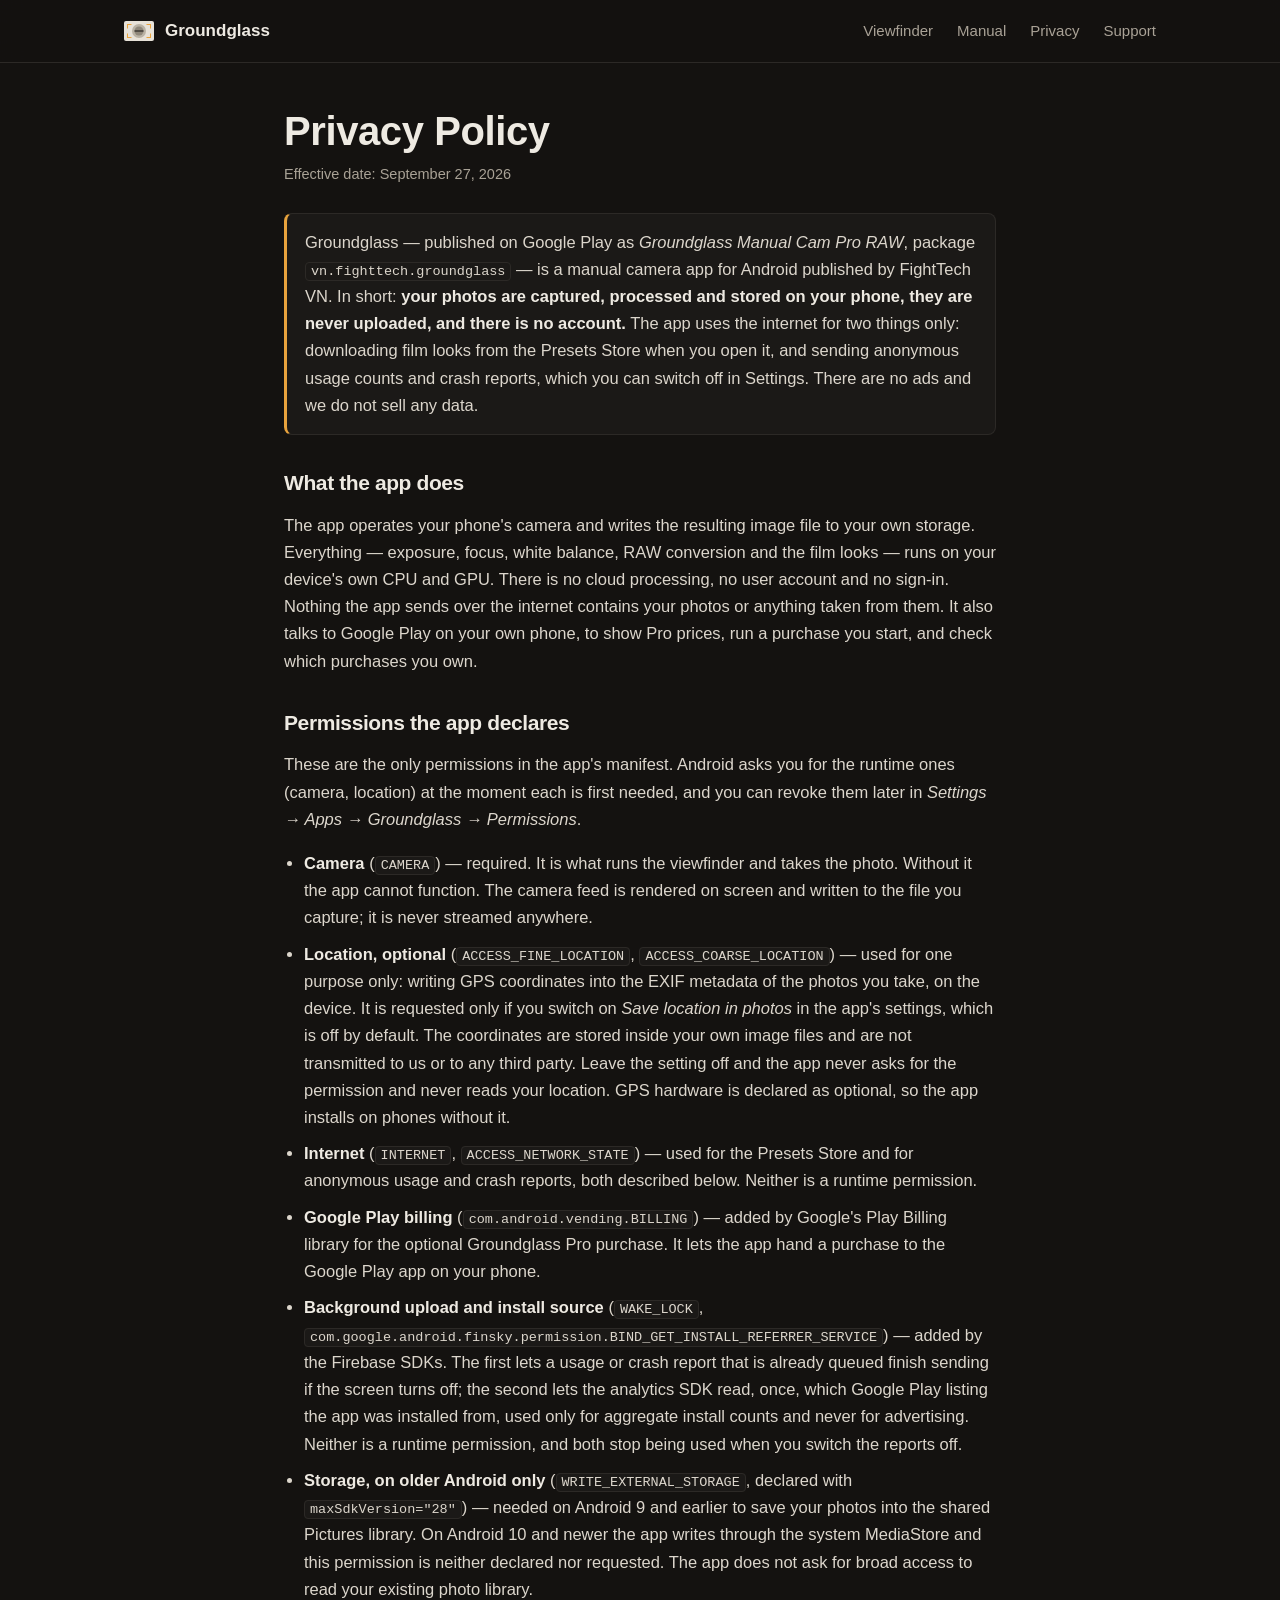
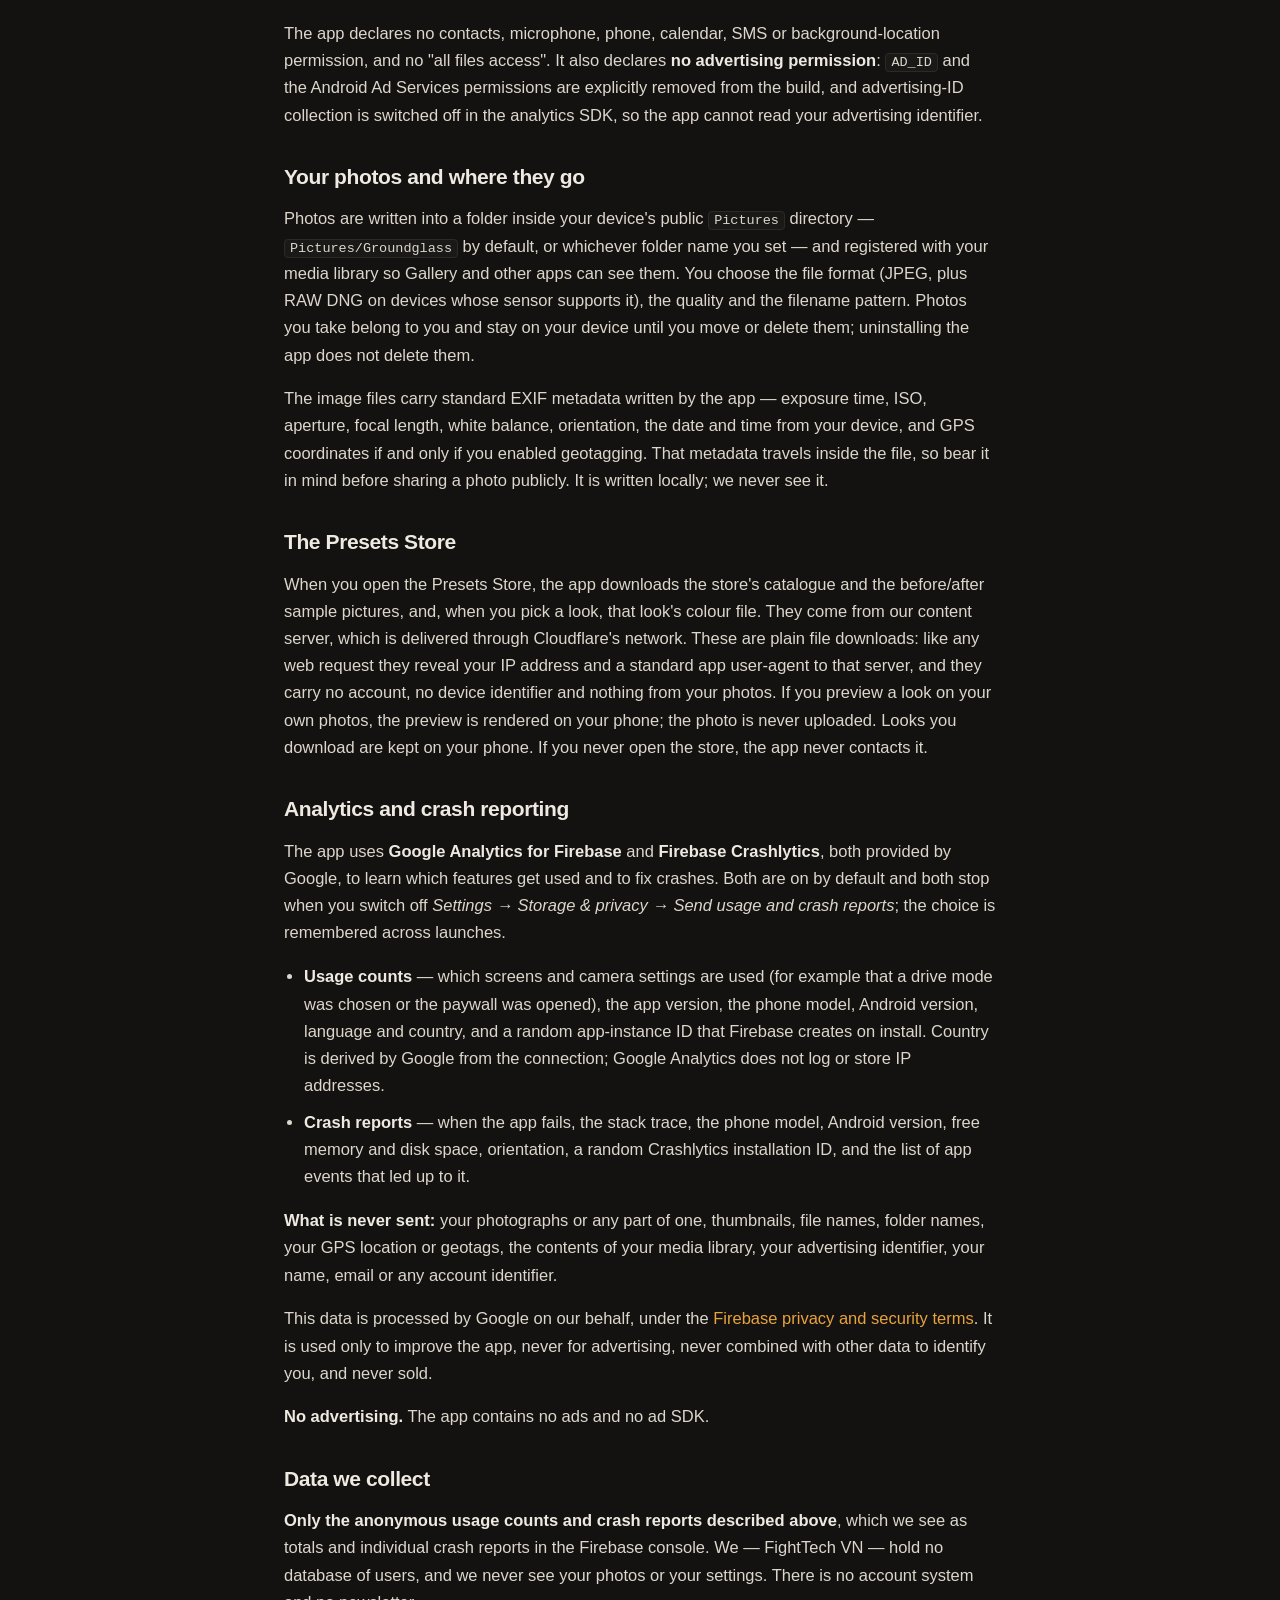
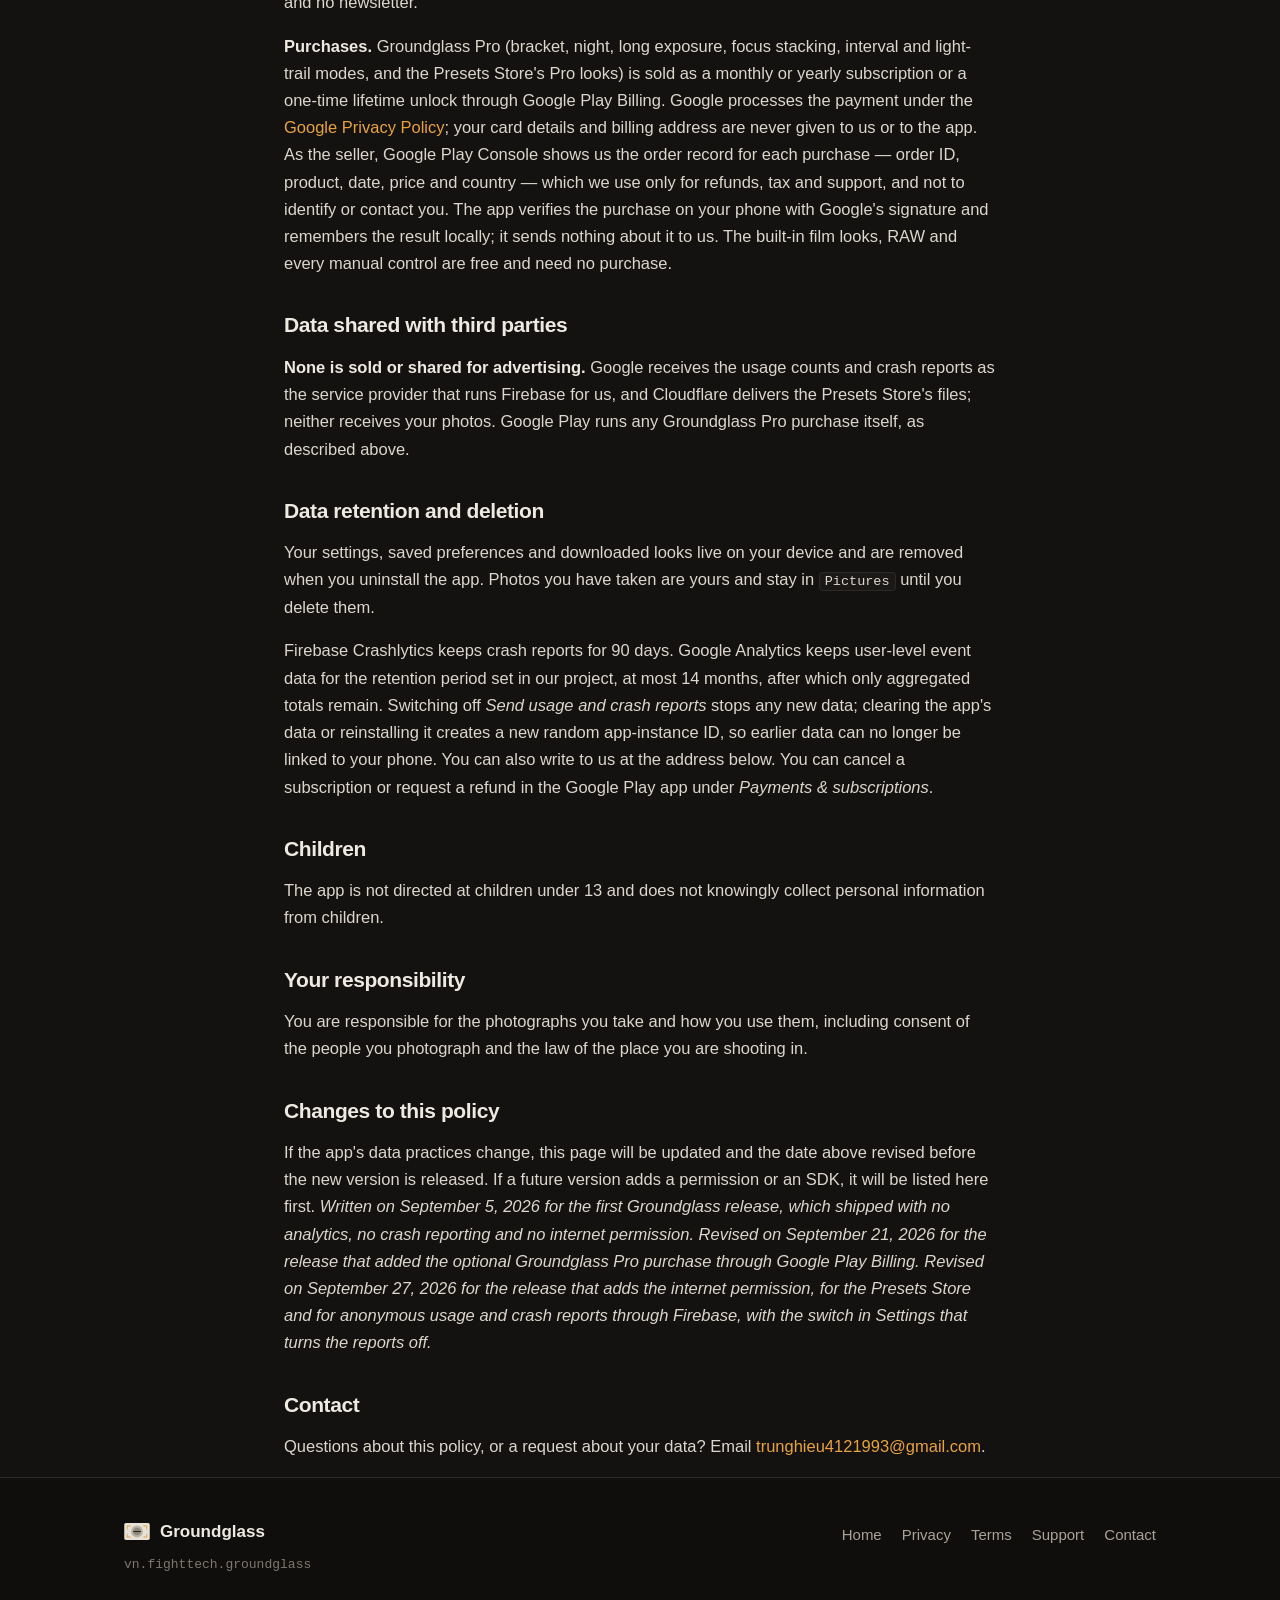
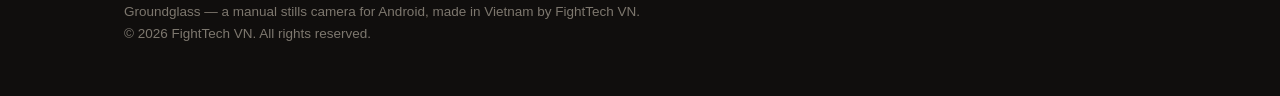
==== commit 0f9f8973: "Presets Store and anonymous usage/crash reports: privacy, terms, support and site The next build dow" ====
--- a/privacy.html
+++ b/privacy.html
@@ -4,7 +4,7 @@
 <meta charset="UTF-8">
 <meta name="viewport" content="width=device-width, initial-scale=1.0, viewport-fit=cover">
 <title>Privacy Policy — Groundglass for Android</title>
-<meta name="description" content="Privacy Policy for Groundglass (vn.fighttech.groundglass): what the camera, location and storage permissions are used for, why geotagging stays on your device, and why the app has no internet permission and sends nothing anywhere.">
+<meta name="description" content="Privacy Policy for Groundglass (vn.fighttech.groundglass): what the camera, location, storage and internet permissions are used for, why your photos and geotags stay on your device, and the anonymous usage and crash reports you can switch off.">
 <link rel="canonical" href="https://trunghieuvn.github.io/groundglass/privacy.html">
 <meta name="robots" content="index, follow">
 <meta name="theme-color" content="#141210">
@@ -13,12 +13,12 @@
 <meta property="og:type" content="website">
 <meta property="og:site_name" content="Groundglass">
 <meta property="og:title" content="Privacy Policy — Groundglass for Android">
-<meta property="og:description" content="Privacy Policy for Groundglass (vn.fighttech.groundglass): what the camera, location and storage permissions are used for, why geotagging stays on your device, and why the app has no internet permission and sends nothing anywhere.">
+<meta property="og:description" content="Privacy Policy for Groundglass (vn.fighttech.groundglass): what the camera, location, storage and internet permissions are used for, why your photos and geotags stay on your device, and the anonymous usage and crash reports you can switch off.">
 <meta property="og:url" content="https://trunghieuvn.github.io/groundglass/privacy.html">
 <meta property="og:image" content="https://trunghieuvn.github.io/groundglass/assets/icon.png">
 <meta name="twitter:card" content="summary">
 <meta name="twitter:title" content="Privacy Policy — Groundglass for Android">
-<meta name="twitter:description" content="Privacy Policy for Groundglass (vn.fighttech.groundglass): what the camera, location and storage permissions are used for, why geotagging stays on your device, and why the app has no internet permission and sends nothing anywhere.">
+<meta name="twitter:description" content="Privacy Policy for Groundglass (vn.fighttech.groundglass): what the camera, location, storage and internet permissions are used for, why your photos and geotags stay on your device, and the anonymous usage and crash reports you can switch off.">
 <meta name="twitter:image" content="https://trunghieuvn.github.io/groundglass/assets/icon.png">
 <link rel="stylesheet" href="css/style.css?v=20260907">
 </head>
@@ -49,42 +49,52 @@
 <div class="wrap doc">
 
   <h1>Privacy Policy</h1>
-  <p class="upd">Effective date: September 21, 2026</p>
+  <p class="upd">Effective date: September 27, 2026</p>
 
-  <p class="callout">Groundglass — published on Google Play as <em>Groundglass Manual Cam Pro RAW</em>, package <code>vn.fighttech.groundglass</code> — is a manual camera app for Android published by FightTech VN. In short: <strong>your photos are captured, processed and stored on your phone, they are never uploaded, and there is no account.</strong> The app declares no internet permission and runs no analytics. The only thing that ever involves a third party is an optional <em>Groundglass Pro</em> purchase, which is handled entirely by Google Play. We do not sell any data.</p>
+  <p class="callout">Groundglass — published on Google Play as <em>Groundglass Manual Cam Pro RAW</em>, package <code>vn.fighttech.groundglass</code> — is a manual camera app for Android published by FightTech VN. In short: <strong>your photos are captured, processed and stored on your phone, they are never uploaded, and there is no account.</strong> The app uses the internet for two things only: downloading film looks from the Presets Store when you open it, and sending anonymous usage counts and crash reports, which you can switch off in Settings. There are no ads and we do not sell any data.</p>
 
   <h2>What the app does</h2>
-  <p>The app operates your phone's camera and writes the resulting image file to your own storage. Everything — exposure, focus, white balance and RAW conversion — runs on your device's own CPU and GPU. There is no cloud processing, no user account and no sign-in. The app declares no internet permission, so it cannot send your photos or anything about them anywhere. The only other app it talks to is Google Play on your own phone, and only to show Pro prices, run a purchase you start, and check which purchases you own.</p>
+  <p>The app operates your phone's camera and writes the resulting image file to your own storage. Everything — exposure, focus, white balance, RAW conversion and the film looks — runs on your device's own CPU and GPU. There is no cloud processing, no user account and no sign-in. Nothing the app sends over the internet contains your photos or anything taken from them. It also talks to Google Play on your own phone, to show Pro prices, run a purchase you start, and check which purchases you own.</p>
 
   <h2>Permissions the app declares</h2>
-  <p>These are the only permissions in the app's manifest. Android asks you for each one at the moment it is first needed, and you can revoke any of them later in <em>Settings → Apps → Groundglass → Permissions</em>.</p>
+  <p>These are the only permissions in the app's manifest. Android asks you for the runtime ones (camera, location) at the moment each is first needed, and you can revoke them later in <em>Settings → Apps → Groundglass → Permissions</em>.</p>
   <ul>
     <li><strong>Camera</strong> (<code>CAMERA</code>) — required. It is what runs the viewfinder and takes the photo. Without it the app cannot function. The camera feed is rendered on screen and written to the file you capture; it is never streamed anywhere.</li>
     <li><strong>Location, optional</strong> (<code>ACCESS_FINE_LOCATION</code>, <code>ACCESS_COARSE_LOCATION</code>) — used for one purpose only: writing GPS coordinates into the EXIF metadata of the photos you take, on the device. It is requested only if you switch on <em>Save location in photos</em> in the app's settings, which is off by default. The coordinates are stored inside your own image files and are not transmitted to us or to any third party. Leave the setting off and the app never asks for the permission and never reads your location. GPS hardware is declared as optional, so the app installs on phones without it.</li>
-    <li><strong>Google Play billing</strong> (<code>com.android.vending.BILLING</code>, <code>ACCESS_NETWORK_STATE</code>) — added by Google's Play Billing library for the optional Groundglass Pro purchase. They let the app hand a purchase to the Google Play app on your phone and see whether the phone is online before it does. Neither is a runtime permission and neither lets the app reach the internet itself.</li>
+    <li><strong>Internet</strong> (<code>INTERNET</code>, <code>ACCESS_NETWORK_STATE</code>) — used for the Presets Store and for anonymous usage and crash reports, both described below. Neither is a runtime permission.</li>
+    <li><strong>Google Play billing</strong> (<code>com.android.vending.BILLING</code>) — added by Google's Play Billing library for the optional Groundglass Pro purchase. It lets the app hand a purchase to the Google Play app on your phone.</li>
+    <li><strong>Background upload and install source</strong> (<code>WAKE_LOCK</code>, <code>com.google.android.finsky.permission.BIND_GET_INSTALL_REFERRER_SERVICE</code>) — added by the Firebase SDKs. The first lets a usage or crash report that is already queued finish sending if the screen turns off; the second lets the analytics SDK read, once, which Google Play listing the app was installed from, used only for aggregate install counts and never for advertising. Neither is a runtime permission, and both stop being used when you switch the reports off.</li>
     <li><strong>Storage, on older Android only</strong> (<code>WRITE_EXTERNAL_STORAGE</code>, declared with <code>maxSdkVersion="28"</code>) — needed on Android 9 and earlier to save your photos into the shared Pictures library. On Android 10 and newer the app writes through the system MediaStore and this permission is neither declared nor requested. The app does not ask for broad access to read your existing photo library.</li>
   </ul>
-  <p>The app declares <strong>no internet permission</strong>, and no contacts, microphone, phone, calendar, SMS or background-location permission, and no "all files access". It also declares <strong>no advertising permission</strong>: <code>AD_ID</code> and the Android Ad Services permissions are explicitly removed from the build, so the app cannot read your advertising identifier.</p>
+  <p>The app declares no contacts, microphone, phone, calendar, SMS or background-location permission, and no "all files access". It also declares <strong>no advertising permission</strong>: <code>AD_ID</code> and the Android Ad Services permissions are explicitly removed from the build, and advertising-ID collection is switched off in the analytics SDK, so the app cannot read your advertising identifier.</p>
 
   <h2>Your photos and where they go</h2>
   <p>Photos are written into a folder inside your device's public <code>Pictures</code> directory — <code>Pictures/Groundglass</code> by default, or whichever folder name you set — and registered with your media library so Gallery and other apps can see them. You choose the file format (JPEG, plus RAW DNG on devices whose sensor supports it), the quality and the filename pattern. Photos you take belong to you and stay on your device until you move or delete them; uninstalling the app does not delete them.</p>
   <p>The image files carry standard EXIF metadata written by the app — exposure time, ISO, aperture, focal length, white balance, orientation, the date and time from your device, and GPS coordinates if and only if you enabled geotagging. That metadata travels inside the file, so bear it in mind before sharing a photo publicly. It is written locally; we never see it.</p>
 
+  <h2>The Presets Store</h2>
+  <p>When you open the Presets Store, the app downloads the store's catalogue and the before/after sample pictures, and, when you pick a look, that look's colour file. They come from our content server, which is delivered through Cloudflare's network. These are plain file downloads: like any web request they reveal your IP address and a standard app user-agent to that server, and they carry no account, no device identifier and nothing from your photos. If you preview a look on your own photos, the preview is rendered on your phone; the photo is never uploaded. Looks you download are kept on your phone. If you never open the store, the app never contacts it.</p>
+
   <h2>Analytics and crash reporting</h2>
-  <p><strong>There is none.</strong> This version of Groundglass contains no analytics SDK, no crash-reporting SDK, no advertising SDK and no internet permission. Nothing about how you use the app is counted, recorded or transmitted, and there is no switch to turn off because there is nothing running.</p>
+  <p>The app uses <strong>Google Analytics for Firebase</strong> and <strong>Firebase Crashlytics</strong>, both provided by Google, to learn which features get used and to fix crashes. Both are on by default and both stop when you switch off <em>Settings → Storage &amp; privacy → Send usage and crash reports</em>; the choice is remembered across launches.</p>
+  <ul>
+    <li><strong>Usage counts</strong> — which screens and camera settings are used (for example that a drive mode was chosen or the paywall was opened), the app version, the phone model, Android version, language and country, and a random app-instance ID that Firebase creates on install. Country is derived by Google from the connection; Google Analytics does not log or store IP addresses.</li>
+    <li><strong>Crash reports</strong> — when the app fails, the stack trace, the phone model, Android version, free memory and disk space, orientation, a random Crashlytics installation ID, and the list of app events that led up to it.</li>
+  </ul>
   <p><strong>What is never sent:</strong> your photographs or any part of one, thumbnails, file names, folder names, your GPS location or geotags, the contents of your media library, your advertising identifier, your name, email or any account identifier.</p>
+  <p>This data is processed by Google on our behalf, under the <a href="https://firebase.google.com/support/privacy">Firebase privacy and security terms</a>. It is used only to improve the app, never for advertising, never combined with other data to identify you, and never sold.</p>
   <p><strong>No advertising.</strong> The app contains no ads and no ad SDK.</p>
 
   <h2>Data we collect</h2>
-  <p><strong>None from the app.</strong> We — FightTech VN — operate no server for this app, hold no database of its users, and receive no data from it. We never see your photos, your settings or the fact that you opened the app. There is no account system and no newsletter.</p>
-  <p><strong>Purchases.</strong> Groundglass Pro (bracket, night, long exposure, focus stacking, interval and light-trail modes) is sold as a monthly or yearly subscription or a one-time lifetime unlock through Google Play Billing. Google processes the payment under the <a href="https://policies.google.com/privacy">Google Privacy Policy</a>; your card details and billing address are never given to us or to the app. As the seller, Google Play Console shows us the order record for each purchase — order ID, product, date, price and country — which we use only for refunds, tax and support, and not to identify or contact you. The app verifies the purchase on your phone with Google's signature and remembers the result locally; it sends nothing to us. The film looks and every other feature are free and need no purchase.</p>
+  <p><strong>Only the anonymous usage counts and crash reports described above</strong>, which we see as totals and individual crash reports in the Firebase console. We — FightTech VN — hold no database of users, and we never see your photos or your settings. There is no account system and no newsletter.</p>
+  <p><strong>Purchases.</strong> Groundglass Pro (bracket, night, long exposure, focus stacking, interval and light-trail modes, and the Presets Store's Pro looks) is sold as a monthly or yearly subscription or a one-time lifetime unlock through Google Play Billing. Google processes the payment under the <a href="https://policies.google.com/privacy">Google Privacy Policy</a>; your card details and billing address are never given to us or to the app. As the seller, Google Play Console shows us the order record for each purchase — order ID, product, date, price and country — which we use only for refunds, tax and support, and not to identify or contact you. The app verifies the purchase on your phone with Google's signature and remembers the result locally; it sends nothing about it to us. The built-in film looks, RAW and every manual control are free and need no purchase.</p>
 
   <h2>Data shared with third parties</h2>
-  <p><strong>None.</strong> The app contains no third-party SDK that receives data about you, and no data is shared, sold or used for advertising or ad targeting. The one third party involved is Google Play, and only when you buy Groundglass Pro: Google runs that transaction itself, as described above.</p>
+  <p><strong>None is sold or shared for advertising.</strong> Google receives the usage counts and crash reports as the service provider that runs Firebase for us, and Cloudflare delivers the Presets Store's files; neither receives your photos. Google Play runs any Groundglass Pro purchase itself, as described above.</p>
 
   <h2>Data retention and deletion</h2>
-  <p>All app data — your settings and saved preferences — lives on your device and is removed when you uninstall the app. Photos you have taken are yours and stay in <code>Pictures</code> until you delete them.</p>
-  <p>Apart from the Google Play order records described above, which Google keeps for purchases you make, we hold nothing to retain or delete. You can cancel a subscription or request a refund in the Google Play app under <em>Payments &amp; subscriptions</em>. Uninstalling the app, or clearing its data, removes everything it has stored — all of which was only ever on your own device.</p>
+  <p>Your settings, saved preferences and downloaded looks live on your device and are removed when you uninstall the app. Photos you have taken are yours and stay in <code>Pictures</code> until you delete them.</p>
+  <p>Firebase Crashlytics keeps crash reports for 90 days. Google Analytics keeps user-level event data for the retention period set in our project, at most 14 months, after which only aggregated totals remain. Switching off <em>Send usage and crash reports</em> stops any new data; clearing the app's data or reinstalling it creates a new random app-instance ID, so earlier data can no longer be linked to your phone. You can also write to us at the address below. You can cancel a subscription or request a refund in the Google Play app under <em>Payments &amp; subscriptions</em>.</p>
 
   <h2>Children</h2>
   <p>The app is not directed at children under 13 and does not knowingly collect personal information from children.</p>
@@ -93,7 +103,7 @@
   <p>You are responsible for the photographs you take and how you use them, including consent of the people you photograph and the law of the place you are shooting in.</p>
 
   <h2>Changes to this policy</h2>
-  <p>If the app's data practices change, this page will be updated and the date above revised before the new version is released. If a future version adds a permission or an SDK, it will be listed here first. <em>Written on September 5, 2026 for the first Groundglass release, which ships with no analytics, no crash reporting and no internet permission. Revised on September 21, 2026 for the release that adds the optional Groundglass Pro purchase through Google Play Billing; it still has no analytics, no crash reporting and no internet permission. Should a later version add any of these, this page will say so, and name the in-app switch that controls it, before that version is released.</em></p>
+  <p>If the app's data practices change, this page will be updated and the date above revised before the new version is released. If a future version adds a permission or an SDK, it will be listed here first. <em>Written on September 5, 2026 for the first Groundglass release, which shipped with no analytics, no crash reporting and no internet permission. Revised on September 21, 2026 for the release that added the optional Groundglass Pro purchase through Google Play Billing. Revised on September 27, 2026 for the release that adds the internet permission, for the Presets Store and for anonymous usage and crash reports through Firebase, with the switch in Settings that turns the reports off.</em></p>
 
   <h2>Contact</h2>
   <p>Questions about this policy, or a request about your data? Email <a href="mailto:trunghieu4121993@gmail.com">trunghieu4121993@gmail.com</a>.</p>
